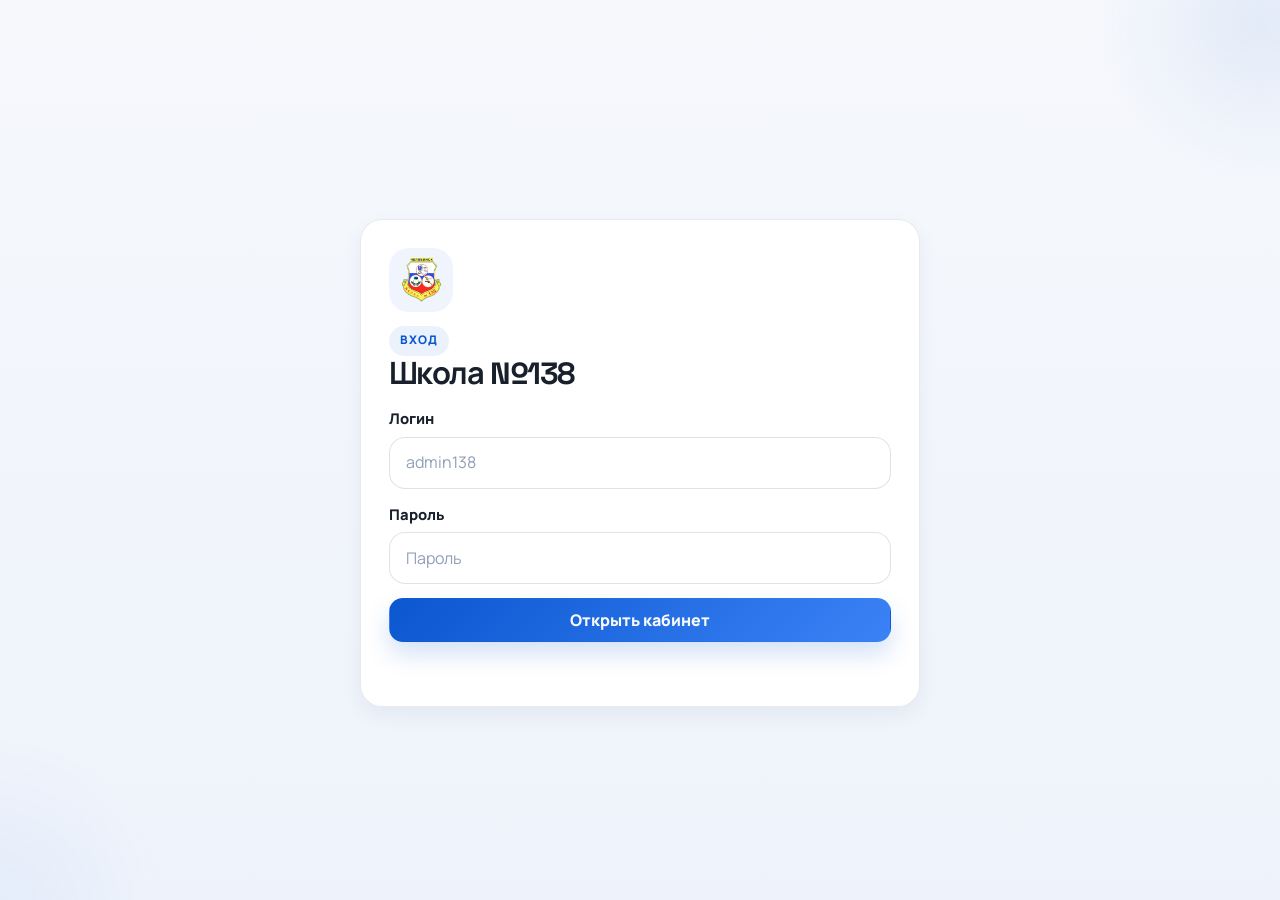
==== dashboard.html @ aebcb605 "add v1 version" ====
<!DOCTYPE html>
<html lang="ru">
<head>
    <meta charset="UTF-8">
    <meta name="viewport" content="width=device-width, initial-scale=1.0">
    <title>SchoolMind 138 - Кабинет</title>
    <link rel="preconnect" href="https://fonts.googleapis.com">
    <link rel="preconnect" href="https://fonts.gstatic.com" crossorigin>
    <link href="https://fonts.googleapis.com/css2?family=Manrope:wght@400;500;600;700;800&family=Space+Grotesk:wght@500;700&display=swap" rel="stylesheet">
    <link rel="icon" href="Логотип сайта.png?v=2" type="image/png">
    <link rel="stylesheet" href="css/style.css?v=9">
</head>
<body>
    <header class="topbar">
        <div class="topbar-inner">
            <div class="brand-lockup">
                <img class="brand-seal" src="Логотип сайта.png?v=2" alt="Логотип школы №138">
                <div class="brand-lockup-copy">
                    <div class="nav-brand">SchoolMind 138</div>
                    <div class="brand-subtitle">Школа №138, Челябинск</div>
                </div>
            </div>

            <div class="nav-user">
                <span id="user-name"></span>
                <button class="btn-logout" onclick="logout()">Выйти</button>
            </div>
        </div>
    </header>

    <main class="page-shell stack-lg">
        <section class="masthead masthead--compact surface-card surface-card--compact">
            <div class="section-header section-header--compact">
                <p class="eyebrow">Кабинет</p>
                <h1 id="page-title">Добро пожаловать</h1>
            </div>
        </section>

        <section id="student-panel" class="dashboard-panel" style="display: none;">
            <article class="panel-card panel-card--dense">
                <span class="badge">Тест</span>
                <h3>Пройти тест</h3>
                <a href="student/test.html" class="btn-primary">Начать</a>
            </article>

            <article class="panel-card panel-card--dense">
                <span class="badge">История</span>
                <h3>Результаты тестов</h3>
                <a href="student/history.html" class="btn-secondary">Открыть</a>
            </article>
        </section>

        <section id="psychologist-panel" class="dashboard-panel" style="display: none;">
            <article class="panel-card panel-card--dense">
                <span class="badge">Ученики</span>
                <h3>Доступы и выдача</h3>
                <a href="admin.html" class="btn-primary">Открыть</a>
            </article>

            <article class="panel-card panel-card--dense">
                <span class="badge">Журнал</span>
                <h3>Все результаты</h3>
                <a href="psychologist/table.html" class="btn-secondary">Открыть</a>
            </article>

            <article class="panel-card panel-card--dense">
                <span class="badge">Сводка</span>
                <h3>Статистика по школе</h3>
                <a href="psychologist/stats.html" class="btn-secondary">Открыть</a>
            </article>
        </section>
    </main>

    <script src="js/app.js?v=7"></script>
    <script>
        checkAuth();
    </script>
</body>
</html>
---- css/style.css ----
:root {
    --primary: #0b57d0;
    --primary-strong: #0842a0;
    --primary-soft: #dce8ff;
    --primary-soft-strong: #c8dcff;
    --surface: rgba(255, 255, 255, 0.96);
    --surface-soft: rgba(250, 252, 255, 0.98);
    --surface-muted: rgba(243, 247, 253, 0.98);
    --surface-strong: #ffffff;
    --line: rgba(118, 138, 171, 0.18);
    --line-strong: rgba(118, 138, 171, 0.3);
    --text: #18202c;
    --text-muted: #5a667a;
    --text-soft: #7f8aa0;
    --success: #1e8e3e;
    --success-soft: #d5f1dc;
    --warning: #b06000;
    --warning-soft: #ffe6c9;
    --danger: #c5221f;
    --danger-soft: #ffd9d5;
    --shadow-sm: 0 8px 20px rgba(25, 54, 110, 0.06);
    --shadow-md: 0 16px 36px rgba(25, 54, 110, 0.09);
    --shadow-lg: 0 24px 52px rgba(25, 54, 110, 0.12);
    --radius-xl: 28px;
    --radius-lg: 22px;
    --radius-md: 18px;
    --radius-sm: 14px;
    --radius-xs: 12px;
    --space-1: 0.25rem;
    --space-2: 0.5rem;
    --space-3: 0.75rem;
    --space-4: 1rem;
    --space-5: 1.25rem;
    --space-6: 1.5rem;
    --space-8: 2rem;
    --space-10: 2.5rem;
    --space-12: 3rem;
    --space-14: 3.5rem;
    --space-16: 4rem;
    --ease-spring: cubic-bezier(0.22, 1, 0.36, 1);
    --ease-bounce: cubic-bezier(0.34, 1.56, 0.64, 1);
    --transition: 180ms var(--ease-spring);
    --transition-slow: 280ms var(--ease-spring);
    --transition-bounce: 360ms var(--ease-bounce);
}

* {
    box-sizing: border-box;
    margin: 0;
    padding: 0;
}

html {
    scroll-behavior: smooth;
}

body {
    min-height: 100vh;
    overflow-x: hidden;
    font-family: "Manrope", "Segoe UI", sans-serif;
    color: var(--text);
    line-height: 1.6;
    background:
        linear-gradient(180deg, #f6f8fc 0%, #eef3fb 100%);
}

body::before,
body::after {
    content: "";
    position: fixed;
    inset: auto;
    pointer-events: none;
    z-index: -1;
}

body::before {
    top: -140px;
    right: -140px;
    width: 320px;
    height: 320px;
    border-radius: 50%;
    background: radial-gradient(circle, rgba(11, 87, 208, 0.08), transparent 72%);
}

body::after {
    left: -180px;
    bottom: -180px;
    width: 340px;
    height: 340px;
    border-radius: 50%;
    background: radial-gradient(circle, rgba(54, 110, 237, 0.05), transparent 74%);
}

a {
    color: inherit;
}

img {
    display: block;
    max-width: 100%;
}

button,
input,
select {
    font: inherit;
}

button {
    cursor: pointer;
}

.page-shell,
.topbar-inner,
.landing-shell {
    width: min(1200px, calc(100% - 32px));
    margin: 0 auto;
}

.page-shell {
    padding: 16px 0 28px;
    display: grid;
    gap: 12px;
}

.landing-shell {
    min-height: 100vh;
    padding: 18px 0 28px;
    display: grid;
    align-items: center;
}

.stack-lg {
    display: grid;
    gap: 16px;
}

.page-shell > *,
.landing-shell > * {
    opacity: 0;
    animation: section-enter 720ms var(--ease-spring) both;
}

.page-shell > *:nth-child(2),
.landing-shell > *:nth-child(2) {
    animation-delay: 70ms;
}

.page-shell > *:nth-child(3),
.landing-shell > *:nth-child(3) {
    animation-delay: 140ms;
}

.page-shell > *:nth-child(4),
.landing-shell > *:nth-child(4) {
    animation-delay: 210ms;
}

.surface-card,
.panel-card,
.question,
.result-box,
.history-item,
.stat-card,
.distribution-card,
.class-stat-card,
.metric-card,
.toolbar,
.filter,
.data-surface,
.access-card {
    background: var(--surface);
    border: 1px solid var(--line);
    border-radius: var(--radius-lg);
    box-shadow: var(--shadow-sm);
    backdrop-filter: blur(10px);
    transition:
        transform var(--transition-bounce),
        box-shadow var(--transition-slow),
        border-color var(--transition),
        background var(--transition),
        opacity var(--transition);
}

.surface-card,
.access-card,
.toolbar,
.filter,
.data-surface {
    padding: 22px;
}

.surface-card,
.access-card,
.data-surface {
    display: grid;
    gap: 14px;
}

.surface-card--compact {
    padding: 18px;
    gap: 10px;
}

.section-header {
    display: grid;
    gap: 8px;
}

.section-header--compact {
    gap: 3px;
}

.section-header h1,
.section-header h2,
.section-header h3,
.panel-card h3,
.summary-item p,
.metric-value,
.result-score,
.stat-number,
.nav-brand,
.hero-title {
    font-family: "Space Grotesk", "Manrope", sans-serif;
}

.section-header h1 {
    font-size: clamp(2.05rem, 3.4vw, 3.25rem);
    line-height: 0.96;
    letter-spacing: -0.06em;
}

.section-header h2 {
    font-size: clamp(1.4rem, 2.4vw, 1.95rem);
    line-height: 1;
    letter-spacing: -0.05em;
}

.section-header h3,
.panel-card h3 {
    font-size: 1.18rem;
    line-height: 1.05;
    letter-spacing: -0.04em;
}

.eyebrow {
    display: inline-flex;
    align-items: center;
    width: fit-content;
    min-height: 30px;
    padding: 0 11px;
    border-radius: 999px;
    background: rgba(11, 87, 208, 0.08);
    color: var(--primary);
    font-size: 0.74rem;
    font-weight: 800;
    letter-spacing: 0.08em;
    text-transform: uppercase;
}

.hero-lead,
.section-copy,
.intro,
.helper-text,
.meta-text,
.muted,
.panel-card p,
.summary-item span,
.image-card-body p,
.feature-list li,
.note-card p {
    color: var(--text-muted);
}

.hero-badge,
.badge {
    display: inline-flex;
    align-items: center;
    width: fit-content;
    min-height: 32px;
    padding: 0 11px;
    border-radius: 999px;
    background: var(--surface-muted);
    border: 1px solid var(--line);
    color: var(--text-muted);
    font-size: 0.78rem;
    font-weight: 700;
}

.badge-row {
    display: flex;
    flex-wrap: wrap;
    gap: 10px;
}

.btn-primary,
.btn-secondary,
.btn-logout {
    display: inline-flex;
    align-items: center;
    justify-content: center;
    gap: 10px;
    min-height: 44px;
    padding: 0 16px;
    border-radius: 14px;
    border: 1px solid transparent;
    font-weight: 800;
    text-decoration: none;
    transform: translateZ(0);
    transition:
        transform var(--transition-bounce),
        box-shadow var(--transition-slow),
        background var(--transition),
        border-color var(--transition),
        color var(--transition);
}

.btn-primary {
    background: linear-gradient(135deg, #0b57d0 0%, #3b82f6 100%);
    color: #f7fbff;
    box-shadow: 0 12px 24px rgba(11, 87, 208, 0.18);
}

.btn-primary:hover,
.btn-secondary:hover,
.btn-logout:hover {
    transform: translateY(-1px);
}

.btn-primary:hover {
    box-shadow: 0 16px 28px rgba(11, 87, 208, 0.22);
}

.btn-primary:active,
.btn-secondary:active,
.btn-logout:active {
    transform: translateY(1px) scale(0.98);
}

.btn-secondary {
    background: rgba(255, 255, 255, 0.68);
    border-color: var(--line-strong);
    color: var(--text);
}

.btn-logout {
    min-height: 42px;
    background: rgba(197, 34, 31, 0.08);
    border-color: rgba(197, 34, 31, 0.16);
    color: var(--danger);
}

.form-stack {
    display: grid;
    gap: 14px;
}

.form-group {
    display: grid;
    gap: 6px;
}

.form-group label,
.filter label {
    font-size: 0.92rem;
    font-weight: 800;
    color: var(--text);
}

.form-group input,
.form-group select,
.filter select {
    width: 100%;
    min-height: 52px;
    padding: 0 16px;
    border-radius: 16px;
    border: 1px solid rgba(118, 138, 171, 0.24);
    background: rgba(255, 255, 255, 0.72);
    color: var(--text);
    outline: none;
    transition:
        border-color var(--transition),
        box-shadow var(--transition),
        background var(--transition);
}

.form-group input::placeholder {
    color: #90a0b7;
}

.form-group input:focus,
.form-group select:focus,
.filter select:focus {
    border-color: rgba(11, 87, 208, 0.44);
    box-shadow: 0 0 0 4px rgba(11, 87, 208, 0.1);
    background: rgba(255, 255, 255, 0.96);
}

.form-stack .btn-primary {
    width: 100%;
}

.error-msg {
    min-height: 22px;
    color: var(--danger);
    font-size: 0.92rem;
    font-weight: 700;
}

.topbar {
    position: sticky;
    top: 0;
    z-index: 12;
    background: rgba(246, 248, 252, 0.92);
    backdrop-filter: blur(10px);
    border-bottom: 1px solid rgba(118, 138, 171, 0.12);
}

.topbar-inner {
    min-height: 74px;
    display: flex;
    align-items: center;
    justify-content: space-between;
    gap: 16px;
}

.brand-lockup {
    display: flex;
    align-items: center;
    gap: 12px;
}

.brand-seal {
    width: 42px;
    height: 42px;
}

.brand-lockup-copy {
    display: grid;
    gap: 2px;
}

.nav-brand {
    font-size: 1.08rem;
    font-weight: 800;
    letter-spacing: -0.04em;
}

.brand-subtitle {
    color: var(--text-soft);
    font-size: 0.82rem;
}

.nav-links,
.nav-user {
    display: flex;
    align-items: center;
    flex-wrap: wrap;
    gap: 10px;
}

.nav-links a,
.nav-user a,
.nav-user span {
    display: inline-flex;
    align-items: center;
    min-height: 42px;
    padding: 0 12px;
    border-radius: 999px;
    border: 1px solid transparent;
    color: var(--text-muted);
    text-decoration: none;
    font-weight: 700;
    transition:
        transform var(--transition-bounce),
        background var(--transition),
        border-color var(--transition),
        color var(--transition);
}

.nav-links a:hover,
.nav-user a:hover {
    transform: translateY(-1px);
    background: rgba(255, 255, 255, 0.72);
    border-color: var(--line);
    color: var(--text);
}

.nav-links a.is-active {
    background: rgba(11, 87, 208, 0.1);
    border-color: rgba(11, 87, 208, 0.14);
    color: var(--primary);
}

.nav-user span {
    background: rgba(255, 255, 255, 0.72);
    border-color: var(--line);
    color: var(--text);
    font-weight: 700;
}

.landing-stage {
    display: grid;
    grid-template-columns: minmax(0, 1.15fr) minmax(360px, 0.85fr);
    gap: 18px;
    align-items: start;
}

.landing-stage--centered {
    grid-template-columns: 1fr;
    justify-items: center;
}

.landing-hero {
    padding: clamp(28px, 4vw, 44px);
    display: grid;
    gap: 28px;
    background:
        linear-gradient(135deg, rgba(11, 87, 208, 0.12), rgba(255, 255, 255, 0.84) 44%),
        linear-gradient(180deg, rgba(255, 255, 255, 0.92), rgba(243, 247, 255, 0.94));
}

.landing-brand {
    display: flex;
    flex-wrap: wrap;
    gap: 10px;
}

.hero-title {
    font-size: clamp(3rem, 7vw, 5.8rem);
    line-height: 0.9;
    letter-spacing: -0.09em;
}

.hero-title span {
    color: var(--text);
}

.hero-title strong {
    color: var(--primary);
}

.hero-metrics {
    display: grid;
    grid-template-columns: repeat(3, minmax(0, 1fr));
    gap: 16px;
}

.metric-card {
    padding: 20px;
    display: grid;
    gap: 8px;
}

.metric-label {
    color: var(--text-soft);
    font-size: 0.82rem;
    font-weight: 800;
    letter-spacing: 0.06em;
    text-transform: uppercase;
}

.metric-value {
    font-size: clamp(1.6rem, 3vw, 2.35rem);
    line-height: 0.95;
    letter-spacing: -0.05em;
}

.landing-panels {
    display: grid;
    grid-template-columns: minmax(0, 1.1fr) minmax(300px, 0.9fr);
    gap: 20px;
}

.image-card {
    padding: 22px;
    overflow: hidden;
}

.image-frame {
    overflow: hidden;
    border-radius: 24px;
    aspect-ratio: 16 / 10;
}

.image-frame img {
    width: 100%;
    height: 100%;
    object-fit: cover;
}

.image-card-body {
    padding-top: 18px;
    display: grid;
    gap: 8px;
}

.image-card-body strong,
.feature-list strong,
.summary-item p,
.note-card strong {
    font-size: 1.08rem;
    letter-spacing: -0.03em;
}

.feature-list {
    list-style: none;
    display: grid;
    gap: 14px;
}

.feature-list li {
    padding-top: 14px;
    border-top: 1px solid rgba(118, 138, 171, 0.14);
}

.feature-list li:first-child {
    padding-top: 0;
    border-top: 0;
}

.login-panel {
    position: sticky;
    top: 96px;
    padding: 28px;
    display: grid;
    gap: 18px;
}

.login-panel--wide {
    width: min(100%, 560px);
    position: static;
    margin: 4vh auto 0;
}

.login-panel-header {
    display: grid;
    gap: 14px;
}

.login-mark {
    width: 64px;
    height: 64px;
    display: grid;
    place-items: center;
    border-radius: 20px;
    background: rgba(11, 87, 208, 0.06);
}

.login-mark .brand-seal {
    width: 46px;
    height: 46px;
}

.access-card {
    background: linear-gradient(180deg, rgba(11, 87, 208, 0.06), rgba(255, 255, 255, 0.82));
}

.masthead {
    padding: clamp(22px, 3vw, 30px);
    background:
        linear-gradient(180deg, rgba(255, 255, 255, 0.98), rgba(246, 249, 255, 0.98));
}

.masthead--compact {
    padding: 16px 18px;
}

.masthead-grid {
    display: grid;
    grid-template-columns: minmax(0, 1.18fr) minmax(280px, 0.82fr);
    gap: 14px;
    align-items: start;
}

.masthead-grid--compact {
    grid-template-columns: minmax(0, 1fr) auto;
    gap: 10px;
    align-items: center;
}

.masthead .section-header h1 {
    font-size: clamp(1.9rem, 3vw, 3rem);
}

.masthead .section-header h2 {
    font-size: clamp(1.3rem, 2.1vw, 1.75rem);
}

.masthead-side {
    display: grid;
    gap: 16px;
}

.note-card {
    padding: 20px;
    border-radius: 18px;
    background: rgba(255, 255, 255, 0.72);
    border: 1px solid rgba(118, 138, 171, 0.16);
}

.summary-strip,
.dashboard-panel,
.stats-grid,
.split-grid {
    display: grid;
    gap: 14px;
}

.summary-strip {
    grid-template-columns: repeat(auto-fit, minmax(180px, 1fr));
}

.summary-item {
    padding: 20px;
    border-radius: 22px;
    background: var(--surface-soft);
    border: 1px solid var(--line);
    box-shadow: var(--shadow-sm);
}

.summary-item span {
    display: block;
    font-size: 0.84rem;
    font-weight: 800;
    letter-spacing: 0.06em;
    text-transform: uppercase;
}

.summary-item p {
    margin-top: 10px;
    font-size: 1.08rem;
    line-height: 1.2;
}

.summary-value {
    font-size: clamp(1.55rem, 2.8vw, 2.4rem) !important;
    line-height: 0.96 !important;
    letter-spacing: -0.06em;
}

.summary-value--compact {
    font-size: 1rem !important;
    line-height: 1.3 !important;
    letter-spacing: -0.02em;
}

.section-meta {
    color: var(--text-muted);
    font-size: 0.95rem;
    line-height: 1.4;
}

.dashboard-panel {
    grid-template-columns: repeat(auto-fit, minmax(220px, 1fr));
}

.panel-card {
    padding: 20px;
    display: grid;
    gap: 12px;
    min-height: 0;
}

.panel-card--dense {
    align-content: start;
}

.panel-card .btn-primary,
.panel-card .btn-secondary {
    width: fit-content;
    margin-top: auto;
}

.split-grid {
    grid-template-columns: minmax(300px, 0.86fr) minmax(0, 1.14fr);
}

.split-grid--admin {
    gap: 14px;
    align-items: start;
}

.toolbar {
    display: flex;
    align-items: center;
    justify-content: space-between;
    gap: 16px;
}

.toolbar-actions {
    display: flex;
    flex-wrap: wrap;
    gap: 10px;
}

.toolbar-actions--top {
    justify-content: flex-end;
    align-self: start;
}

.toolbar-actions--top .btn-primary,
.toolbar-actions--top .btn-secondary {
    min-width: 0;
    width: auto;
    min-height: 40px;
    padding-inline: 14px;
}

.accounts-toolbar {
    display: flex;
    align-items: center;
    justify-content: space-between;
    gap: 10px;
}

.filter-control,
.filter-search {
    display: grid;
    gap: 8px;
}

.filter-control label,
.filter-search label {
    color: var(--text-soft);
    font-size: 0.78rem;
    font-weight: 800;
    letter-spacing: 0.06em;
    text-transform: uppercase;
}

.filter-search {
    flex: 1 1 320px;
}

.accounts-search {
    flex: 1 1 auto;
}

.accounts-search input {
    min-height: 46px;
}

.accounts-toggle {
    min-height: 46px;
    white-space: nowrap;
}

.filter {
    display: flex;
    flex-wrap: wrap;
    align-items: center;
    gap: 10px;
    padding: 16px 18px;
}

.filter select {
    max-width: 280px;
}

.filter--compact {
    padding: 14px 18px;
}

.analytics-filter {
    align-items: end;
}

.filter-badge {
    margin-left: auto;
    align-self: center;
}

.stats-layout {
    display: grid;
    grid-template-columns: repeat(2, minmax(0, 1fr));
    gap: 14px;
}

.stats-layout > .stats-grid {
    grid-column: 1 / -1;
}

.stats-grid {
    grid-template-columns: repeat(auto-fit, minmax(150px, 1fr));
}

.stat-card {
    padding: 18px;
    display: grid;
    gap: 8px;
}

.stat-card h3 {
    color: var(--text-soft);
    font-size: 0.84rem;
    letter-spacing: 0.08em;
    text-transform: uppercase;
}

.stat-number {
    font-size: clamp(1.75rem, 3.6vw, 2.6rem);
    line-height: 0.92;
    letter-spacing: -0.06em;
}

.data-surface {
    display: grid;
    gap: 14px;
    overflow: hidden;
}

.table-wrap {
    overflow-x: auto;
    border: 1px solid rgba(118, 138, 171, 0.14);
    border-radius: 18px;
    background: rgba(255, 255, 255, 0.82);
    transition:
        transform var(--transition-bounce),
        box-shadow var(--transition-slow),
        border-color var(--transition);
}

.data-table {
    width: 100%;
    min-width: 640px;
    border-collapse: collapse;
}

.data-table th,
.data-table td {
    padding: 14px 16px;
    text-align: left;
    vertical-align: top;
    border-bottom: 1px solid rgba(118, 138, 171, 0.12);
}

.data-table th {
    color: var(--text-soft);
    font-size: 0.82rem;
    font-weight: 800;
    letter-spacing: 0.08em;
    text-transform: uppercase;
    background: rgba(245, 247, 251, 0.92);
}

.data-table tbody tr:hover {
    background: rgba(11, 87, 208, 0.03);
}

.table-cell-stack,
.score-stack {
    display: grid;
    gap: 6px;
}

.table-cell-stack strong,
.score-row strong {
    font-size: 1rem;
    line-height: 1.05;
    letter-spacing: -0.03em;
}

.table-cell-meta {
    color: var(--text-muted);
    font-size: 0.84rem;
}

.score-row {
    display: flex;
    align-items: center;
    gap: 8px;
}

.score-track,
.distribution-meter,
.class-stat-bar {
    height: 8px;
    overflow: hidden;
    border-radius: 999px;
    background: rgba(118, 138, 171, 0.12);
}

.score-track-fill,
.distribution-meter-fill,
.class-stat-bar-fill {
    display: block;
    height: 100%;
    border-radius: inherit;
}

.score-track-fill.low,
.distribution-meter-fill.low,
.class-stat-bar-fill.low {
    background: linear-gradient(135deg, #34a853 0%, #8bd49b 100%);
}

.score-track-fill.medium,
.distribution-meter-fill.medium,
.class-stat-bar-fill.medium {
    background: linear-gradient(135deg, #f29900 0%, #ffd28f 100%);
}

.score-track-fill.high,
.distribution-meter-fill.high,
.class-stat-bar-fill.high {
    background: linear-gradient(135deg, #ea4335 0%, #ffb3ac 100%);
}

.history-list,
.distribution-list,
.class-stats-list,
.accounts-list {
    display: grid;
    gap: 10px;
}

.history-item {
    padding: 14px 16px;
    display: flex;
    align-items: center;
    justify-content: space-between;
    gap: 12px;
}

.history-main,
.account-meta {
    display: grid;
    gap: 4px;
}

.history-date {
    color: var(--text-soft);
    font-size: 0.92rem;
}

.history-score,
.account-name {
    font-size: 1.06rem;
    font-weight: 800;
}

.account-item {
    display: grid;
    grid-template-columns: minmax(0, 1fr) auto auto;
    align-items: center;
    gap: 10px;
}

.account-cred {
    padding: 8px 12px;
    border-radius: 12px;
    background: var(--surface-muted);
    border: 1px solid rgba(118, 138, 171, 0.14);
    white-space: normal;
    overflow-wrap: anywhere;
    transition:
        transform var(--transition-bounce),
        background var(--transition),
        border-color var(--transition),
        box-shadow var(--transition-slow);
}

.accounts-list .history-item,
.accounts-list .account-item {
    padding: 12px 14px;
    border-radius: 16px;
}

.distribution-card,
.class-stat-card {
    padding: 16px;
    display: grid;
    gap: 6px;
}

.distribution-card-top,
.class-stat-top {
    display: flex;
    align-items: center;
    justify-content: space-between;
    gap: 12px;
    flex-wrap: wrap;
}

.distribution-card strong,
.class-stat-card strong {
    font-size: 1.2rem;
    line-height: 1.05;
    letter-spacing: -0.04em;
}

.questionnaire {
    display: grid;
    gap: 14px;
}

.questionnaire > .btn-primary {
    width: 100%;
}

.question {
    padding: 18px;
    display: grid;
    gap: 14px;
}

.question-head {
    display: grid;
    gap: 8px;
}

.question-index {
    display: inline-flex;
    align-items: center;
    justify-content: center;
    width: 40px;
    height: 40px;
    border-radius: 14px;
    background: rgba(11, 87, 208, 0.1);
    color: var(--primary);
    font-family: "Space Grotesk", "Manrope", sans-serif;
    font-size: 0.92rem;
    font-weight: 800;
    letter-spacing: -0.03em;
}

.question p {
    font-size: 1rem;
    font-weight: 700;
    color: var(--text);
}

.options {
    display: grid;
    grid-template-columns: repeat(6, minmax(0, 1fr));
    gap: 10px;
}

.options label {
    position: relative;
    display: flex;
    align-items: center;
    justify-content: center;
    min-height: 50px;
    padding: 10px 12px;
    border-radius: 16px;
    border: 1px solid rgba(118, 138, 171, 0.2);
    background: rgba(255, 255, 255, 0.72);
    color: var(--text-muted);
    font-weight: 800;
    text-align: center;
    transition:
        transform var(--transition-bounce),
        border-color var(--transition),
        background var(--transition),
        color var(--transition),
        box-shadow var(--transition-slow);
}

.options label:hover {
    transform: translateY(-2px) scale(1.01);
    border-color: rgba(11, 87, 208, 0.22);
    background: rgba(242, 247, 255, 0.88);
}

.options input[type="radio"] {
    position: absolute;
    inset: 0;
    opacity: 0;
    cursor: pointer;
}

.options label:has(input:checked) {
    border-color: rgba(11, 87, 208, 0.24);
    background: var(--primary-soft);
    color: var(--primary);
    box-shadow: 0 12px 24px rgba(11, 87, 208, 0.12);
}

.result-box {
    padding: 24px;
    display: grid;
    gap: 12px;
    width: min(100%, 960px);
    justify-self: center;
}

.result-score {
    font-size: clamp(2.1rem, 5vw, 3.4rem);
    line-height: 0.92;
    letter-spacing: -0.07em;
}

.level-badge,
.result-level {
    display: inline-flex;
    align-items: center;
    justify-content: center;
    width: fit-content;
    min-height: 36px;
    padding: 0 14px;
    border-radius: 999px;
    font-size: 0.84rem;
    font-weight: 800;
}

.level-badge.low,
.result-level.low {
    background: var(--success-soft);
    color: var(--success);
}

.level-badge.medium,
.result-level.medium {
    background: var(--warning-soft);
    color: var(--warning);
}

.level-badge.high,
.result-level.high {
    background: var(--danger-soft);
    color: var(--danger);
}

.empty-state {
    padding: 24px 18px;
    border-radius: 18px;
    border: 1px dashed rgba(118, 138, 171, 0.3);
    background: rgba(244, 247, 253, 0.86);
    color: var(--text-muted);
    text-align: center;
}

.page-tags {
    align-self: center;
}

.page-tags--align-end {
    justify-content: flex-end;
}

.test-stage {
    position: relative;
    min-height: 620px;
}

.test-stage.is-complete {
    display: none;
    min-height: 0;
}

.test-book,
.test-wizard {
    transition:
        opacity var(--transition-slow),
        transform var(--transition-bounce),
        filter var(--transition);
}

.test-book {
    position: absolute;
    inset: 0;
    display: grid;
    place-items: center;
    perspective: 1800px;
    pointer-events: none;
    z-index: 3;
}

.test-book.is-finished {
    opacity: 0;
    transform: scale(0.98);
}

.test-book-page {
    position: absolute;
    width: min(100%, 760px);
    min-height: 560px;
    padding: 30px;
    display: grid;
    align-content: space-between;
    gap: 18px;
    border-radius: 34px;
    border: 1px solid rgba(118, 138, 171, 0.18);
    background:
        linear-gradient(180deg, rgba(255, 255, 255, 0.96), rgba(241, 246, 255, 0.94)),
        radial-gradient(circle at top right, rgba(11, 87, 208, 0.12), transparent 36%);
    box-shadow: var(--shadow-lg);
    transform-origin: left center;
    backface-visibility: hidden;
    transform:
        translateY(calc(var(--page-stack) * 2px))
        translateX(calc(var(--page-stack) * -2px))
        rotate(calc(var(--page-stack) * -0.45deg));
}

.test-book-index {
    font-family: "Space Grotesk", "Manrope", sans-serif;
    font-size: clamp(3rem, 6vw, 5rem);
    line-height: 0.9;
    letter-spacing: -0.08em;
    color: rgba(11, 87, 208, 0.78);
}

.test-book-page p {
    max-width: 520px;
    font-family: "Space Grotesk", "Manrope", sans-serif;
    font-size: clamp(1.5rem, 3vw, 2.35rem);
    line-height: 1;
    letter-spacing: -0.05em;
    color: var(--text);
}

.test-book.is-playing .test-book-page:not(.is-base) {
    animation: book-page-turn 680ms var(--ease-spring) both;
    animation-delay: calc(var(--page-delay) * 85ms);
}

.test-book.is-playing .test-book-page.is-base {
    animation: book-page-settle 820ms var(--ease-bounce) both;
    animation-delay: calc(var(--page-delay) * 85ms + 120ms);
}

.test-stage.is-intro-active .test-wizard {
    opacity: 0;
    transform: translateY(24px) scale(0.985);
    filter: blur(10px);
    pointer-events: none;
}

.test-stage.is-ready .test-wizard,
.test-stage.is-complete .test-wizard {
    opacity: 1;
    transform: none;
    filter: none;
}

.test-wizard {
    position: relative;
    z-index: 4;
}

.test-wizard-frame {
    min-height: 560px;
    padding: 24px;
    display: grid;
    gap: 18px;
}

.test-wizard-top {
    display: grid;
    grid-template-columns: auto minmax(0, 1fr) auto;
    align-items: center;
    gap: 16px;
}

.test-back.is-hidden {
    visibility: hidden;
    pointer-events: none;
}

.test-progress-block {
    display: grid;
    gap: 10px;
}

.test-progress-copy {
    display: flex;
    align-items: center;
    justify-content: space-between;
    flex-wrap: wrap;
    gap: 10px;
}

.test-progress-track {
    height: 10px;
    overflow: hidden;
    border-radius: 999px;
    background: rgba(118, 138, 171, 0.12);
}

#test-progress-fill {
    display: block;
    width: 0;
    height: 100%;
    border-radius: inherit;
    background: linear-gradient(135deg, #0b57d0 0%, #4f8dff 100%);
    box-shadow: 0 10px 18px rgba(11, 87, 208, 0.22);
    transition: width var(--transition-bounce);
}

.test-card {
    display: grid;
    gap: 18px;
    min-height: 360px;
    align-content: start;
}

.test-card-head {
    display: grid;
    grid-template-columns: auto minmax(0, 1fr);
    gap: 16px;
    align-items: start;
}

.test-card-copy {
    display: grid;
    gap: 8px;
}

.test-card-kicker {
    color: var(--text-soft);
    font-size: 0.8rem;
    font-weight: 800;
    letter-spacing: 0.08em;
    text-transform: uppercase;
}

.test-card-title {
    font-family: "Space Grotesk", "Manrope", sans-serif;
    font-size: clamp(1.75rem, 3vw, 2.6rem);
    line-height: 1;
    letter-spacing: -0.05em;
}

.test-scale-shell {
    display: grid;
    gap: 12px;
}

.test-scale-meta {
    display: flex;
    align-items: center;
    justify-content: space-between;
    gap: 12px;
    color: var(--text-soft);
    font-size: 0.74rem;
    font-weight: 800;
    letter-spacing: 0.08em;
    text-transform: uppercase;
}

.test-answer-grid {
    position: relative;
    display: grid;
    grid-template-columns: repeat(6, minmax(0, 1fr));
    gap: 10px;
    align-items: stretch;
}

.test-answer-grid::before {
    content: "";
    position: absolute;
    top: 50%;
    left: 30px;
    right: 30px;
    height: 2px;
    border-radius: 999px;
    background: linear-gradient(90deg, rgba(11, 87, 208, 0.16), rgba(79, 141, 255, 0.45));
    transform: translateY(-50%);
    z-index: 0;
}

.test-answer {
    position: relative;
    z-index: 1;
    min-height: 112px;
    padding: 12px 10px 14px;
    display: grid;
    justify-items: center;
    align-content: start;
    gap: 8px;
    border-radius: 20px;
    border: 1px solid rgba(118, 138, 171, 0.18);
    background: linear-gradient(180deg, rgba(255, 255, 255, 0.88), rgba(244, 247, 253, 0.76));
    color: var(--text);
    text-align: center;
    transition:
        transform var(--transition-bounce),
        box-shadow var(--transition-slow),
        border-color var(--transition),
        background var(--transition),
        color var(--transition);
}

.test-answer::before {
    content: "";
    width: 12px;
    height: 12px;
    border-radius: 999px;
    margin-top: 2px;
    background: rgba(11, 87, 208, 0.14);
    box-shadow: 0 0 0 0 rgba(11, 87, 208, 0.12);
    transition:
        transform var(--transition-bounce),
        background var(--transition),
        box-shadow var(--transition);
}

.test-answer[data-tone="low"]::before {
    background: rgba(11, 87, 208, 0.16);
}

.test-answer[data-tone="mid"]::before {
    background: rgba(68, 117, 212, 0.22);
}

.test-answer[data-tone="high"]::before {
    background: rgba(11, 87, 208, 0.3);
}

.test-answer:hover {
    transform: translateY(-2px);
    border-color: rgba(11, 87, 208, 0.22);
    box-shadow: var(--shadow-sm);
}

.test-answer:focus-visible {
    outline: none;
    border-color: rgba(11, 87, 208, 0.34);
    box-shadow: 0 0 0 4px rgba(11, 87, 208, 0.12);
}

.test-answer.is-selected {
    background: linear-gradient(180deg, rgba(220, 232, 255, 0.94), rgba(239, 245, 255, 0.92));
    border-color: rgba(11, 87, 208, 0.28);
    color: var(--primary);
    box-shadow: 0 10px 20px rgba(11, 87, 208, 0.12);
}

.test-answer.is-selected::before {
    transform: scale(1.2);
    background: rgba(11, 87, 208, 0.92);
    box-shadow: 0 0 0 8px rgba(11, 87, 208, 0.12);
}

.test-answer.is-picked {
    transform: translateX(8px) scale(0.99);
}

.test-answer-value {
    font-family: "Space Grotesk", "Manrope", sans-serif;
    margin-top: 6px;
    font-size: 1.9rem;
    font-weight: 800;
    line-height: 0.95;
    letter-spacing: -0.05em;
}

.test-answer-caption {
    color: var(--text-muted);
    font-size: 0.78rem;
    font-weight: 700;
    line-height: 1.15;
}

.test-answer.is-selected .test-answer-caption {
    color: var(--primary-strong);
}

.test-card-helper {
    margin-top: auto;
    color: var(--text-muted);
}

.test-card.is-exit-forward {
    animation: test-card-exit-forward 180ms ease both;
}

.test-card.is-enter-forward {
    animation: test-card-enter-forward 320ms var(--ease-bounce) both;
}

.test-card.is-exit-back {
    animation: test-card-exit-back 180ms ease both;
}

.test-card.is-enter-back {
    animation: test-card-enter-back 320ms var(--ease-bounce) both;
}

.inline-feedback {
    display: grid;
    gap: 10px;
    padding: 14px 16px;
    border-radius: 18px;
    border: 1px solid rgba(118, 138, 171, 0.18);
    background: rgba(244, 247, 253, 0.9);
    animation: item-enter 560ms var(--ease-spring) both;
}

.inline-feedback[hidden] {
    display: none !important;
}

.inline-feedback.success {
    background: rgba(213, 241, 220, 0.82);
    border-color: rgba(30, 142, 62, 0.16);
}

.inline-feedback.error {
    background: rgba(255, 217, 213, 0.82);
    border-color: rgba(197, 34, 31, 0.16);
}

.inline-feedback-copy {
    display: grid;
    gap: 4px;
}

.inline-feedback-title {
    font-size: 1rem;
    font-weight: 800;
    letter-spacing: -0.03em;
}

.inline-feedback-text {
    color: var(--text-muted);
}

.inline-feedback-creds {
    display: flex;
    flex-wrap: wrap;
    gap: 8px;
}

.app-toast-stack {
    position: fixed;
    right: 16px;
    bottom: 16px;
    z-index: 40;
    display: grid;
    gap: 8px;
}

.app-toast {
    min-width: 220px;
    max-width: 320px;
    padding: 12px 14px;
    border-radius: 14px;
    border: 1px solid var(--line);
    background: rgba(255, 255, 255, 0.96);
    box-shadow: var(--shadow-md);
    color: var(--text);
    animation: item-enter 240ms var(--ease-spring) both;
}

.app-toast--success {
    border-color: rgba(30, 142, 62, 0.18);
    background: rgba(240, 250, 243, 0.98);
}

.app-toast--warning {
    border-color: rgba(176, 96, 0, 0.18);
    background: rgba(255, 247, 237, 0.98);
}

.app-toast.is-leaving {
    opacity: 0;
    transform: translateY(8px);
}

.history-item,
.account-item,
.distribution-card,
.class-stat-card,
.stat-card,
.question,
.result-box,
.empty-state,
.data-table tbody tr {
    animation: item-enter 560ms var(--ease-spring) both;
}

.panel-card:hover,
.question:hover,
.history-item:hover,
.account-item:hover,
.stat-card:hover,
.distribution-card:hover,
.class-stat-card:hover,
.table-wrap:hover {
    transform: translateY(-2px);
    box-shadow: var(--shadow-md);
}

.history-item:hover .account-cred,
.account-item:hover .account-cred {
    transform: translateY(-1px);
    box-shadow: var(--shadow-sm);
}

@keyframes section-enter {
    0% {
        opacity: 0;
        transform: translateY(26px) scale(0.985);
    }

    65% {
        opacity: 1;
        transform: translateY(-3px) scale(1.004);
    }

    100% {
        opacity: 1;
        transform: translateY(0) scale(1);
    }
}

@keyframes item-enter {
    0% {
        opacity: 0;
        transform: translateY(18px) scale(0.98);
    }

    70% {
        opacity: 1;
        transform: translateY(-2px) scale(1.003);
    }

    100% {
        opacity: 1;
        transform: translateY(0) scale(1);
    }
}

@keyframes book-page-turn {
    0% {
        opacity: 1;
        transform:
            translateY(calc(var(--page-stack) * 2px))
            translateX(calc(var(--page-stack) * -2px))
            rotate(calc(var(--page-stack) * -0.45deg))
            rotateY(0deg);
    }

    55% {
        opacity: 1;
        transform:
            translateY(calc(var(--page-stack) * 1px - 6px))
            translateX(6px)
            rotate(0deg)
            rotateY(-82deg);
    }

    100% {
        opacity: 0;
        transform:
            translateY(-12px)
            translateX(48px)
            rotate(2deg)
            rotateY(-118deg);
    }
}

@keyframes book-page-settle {
    0% {
        opacity: 0.6;
        transform: translateY(8px) scale(0.985);
    }

    60% {
        opacity: 1;
        transform: translateY(-4px) scale(1.01);
    }

    100% {
        opacity: 1;
        transform: none;
    }
}

@keyframes test-card-exit-forward {
    from {
        opacity: 1;
        transform: translateX(0) scale(1);
    }

    to {
        opacity: 0;
        transform: translateX(-44px) scale(0.96);
    }
}

@keyframes test-card-enter-forward {
    from {
        opacity: 0;
        transform: translateX(52px) scale(0.97);
    }

    to {
        opacity: 1;
        transform: translateX(0) scale(1);
    }
}

@keyframes test-card-exit-back {
    from {
        opacity: 1;
        transform: translateX(0) scale(1);
    }

    to {
        opacity: 0;
        transform: translateX(44px) scale(0.96);
    }
}

@keyframes test-card-enter-back {
    from {
        opacity: 0;
        transform: translateX(-52px) scale(0.97);
    }

    to {
        opacity: 1;
        transform: translateX(0) scale(1);
    }
}

.legend-grid {
    display: grid;
    grid-template-columns: repeat(3, minmax(0, 1fr));
    gap: 12px;
}

.legend-item {
    padding: 18px;
    border-radius: 20px;
    background: rgba(255, 255, 255, 0.72);
    border: 1px solid rgba(118, 138, 171, 0.16);
}

.legend-item strong {
    display: block;
    margin-bottom: 6px;
    letter-spacing: -0.02em;
}

.sr-only {
    position: absolute;
    width: 1px;
    height: 1px;
    padding: 0;
    margin: -1px;
    overflow: hidden;
    clip: rect(0, 0, 0, 0);
    white-space: nowrap;
    border: 0;
}

@media (max-width: 1080px) {
    .landing-stage,
    .masthead-grid,
    .split-grid {
        grid-template-columns: 1fr;
    }

    .stats-layout {
        grid-template-columns: 1fr;
    }

    .login-panel {
        position: static;
    }

    .landing-panels {
        grid-template-columns: 1fr;
    }

    .hero-metrics {
        grid-template-columns: repeat(2, minmax(0, 1fr));
    }

    .test-wizard-top {
        grid-template-columns: 1fr;
        align-items: stretch;
    }

    .test-book-page {
        width: 100%;
    }
}

@media (max-width: 820px) {
    .page-shell,
    .topbar-inner,
    .landing-shell {
        width: min(100%, calc(100% - 24px));
    }

    .topbar-inner {
        padding: 14px 0;
        min-height: auto;
        align-items: flex-start;
        flex-direction: column;
    }

    .nav-links,
    .nav-user {
        width: 100%;
    }

    .toolbar,
    .filter {
        flex-direction: column;
        align-items: flex-start;
    }

    .toolbar-actions {
        width: 100%;
    }

    .toolbar-actions--top {
        justify-content: flex-start;
    }

    .page-tags--align-end {
        justify-content: flex-start;
    }

    .toolbar-actions .btn-primary,
    .toolbar-actions .btn-secondary {
        flex: 1 1 220px;
    }

    .accounts-toolbar {
        flex-direction: column;
        align-items: stretch;
    }

    .analytics-filter {
        align-items: stretch;
    }

    .filter-badge {
        margin-left: 0;
        justify-self: start;
    }

    .summary-strip,
    .dashboard-panel,
    .stats-grid {
        grid-template-columns: 1fr;
    }

    .legend-grid {
        grid-template-columns: 1fr;
    }

    .options {
        grid-template-columns: repeat(3, minmax(0, 1fr));
    }

    .account-item {
        grid-template-columns: 1fr;
        justify-items: start;
    }

    .test-answer-grid {
        grid-template-columns: repeat(3, minmax(0, 1fr));
    }

    .test-answer-grid::before {
        display: none;
    }
}

@media (max-width: 640px) {
    .page-shell {
        padding: 18px 0 32px;
        gap: 14px;
    }

    .surface-card,
    .access-card,
    .toolbar,
    .filter,
    .data-surface,
    .landing-hero,
    .login-panel,
    .masthead,
    .panel-card,
    .question,
    .result-box,
    .stat-card,
    .history-item,
    .distribution-card,
    .class-stat-card,
    .metric-card {
        padding: 18px;
        border-radius: 24px;
    }

    .hero-metrics {
        grid-template-columns: 1fr;
    }

    .options {
        grid-template-columns: repeat(2, minmax(0, 1fr));
    }

    .history-item {
        align-items: flex-start;
        flex-direction: column;
    }

    .nav-links a,
    .nav-user a,
    .nav-user span {
        min-height: 40px;
    }

    .test-wizard-frame,
    .test-book-page {
        min-height: 0;
        padding: 22px;
        border-radius: 28px;
    }

    .test-answer {
        min-height: 92px;
    }

    .test-answer-grid {
        grid-template-columns: repeat(2, minmax(0, 1fr));
    }
}

@media (prefers-reduced-motion: reduce) {
    html {
        scroll-behavior: auto;
    }

    .page-shell > *,
    .landing-shell > * {
        opacity: 1 !important;
    }

    *,
    *::before,
    *::after {
        animation: none !important;
        transition: none !important;
        transform: none !important;
    }
}

@media (max-width: 480px) {
    .page-shell,
    .topbar-inner,
    .landing-shell {
        width: min(100%, calc(100% - 20px));
    }

    .section-header h1 {
        font-size: 2rem;
    }

    .hero-title {
        font-size: 2.8rem;
    }

    .options {
        grid-template-columns: 1fr;
    }

    .test-answer-grid {
        grid-template-columns: 1fr;
    }

    .test-scale-meta {
        flex-direction: column;
        align-items: flex-start;
    }

    .test-card-head {
        grid-template-columns: 1fr;
    }

    .test-book-page p,
    .test-card-title {
        font-size: 1.5rem;
    }
}
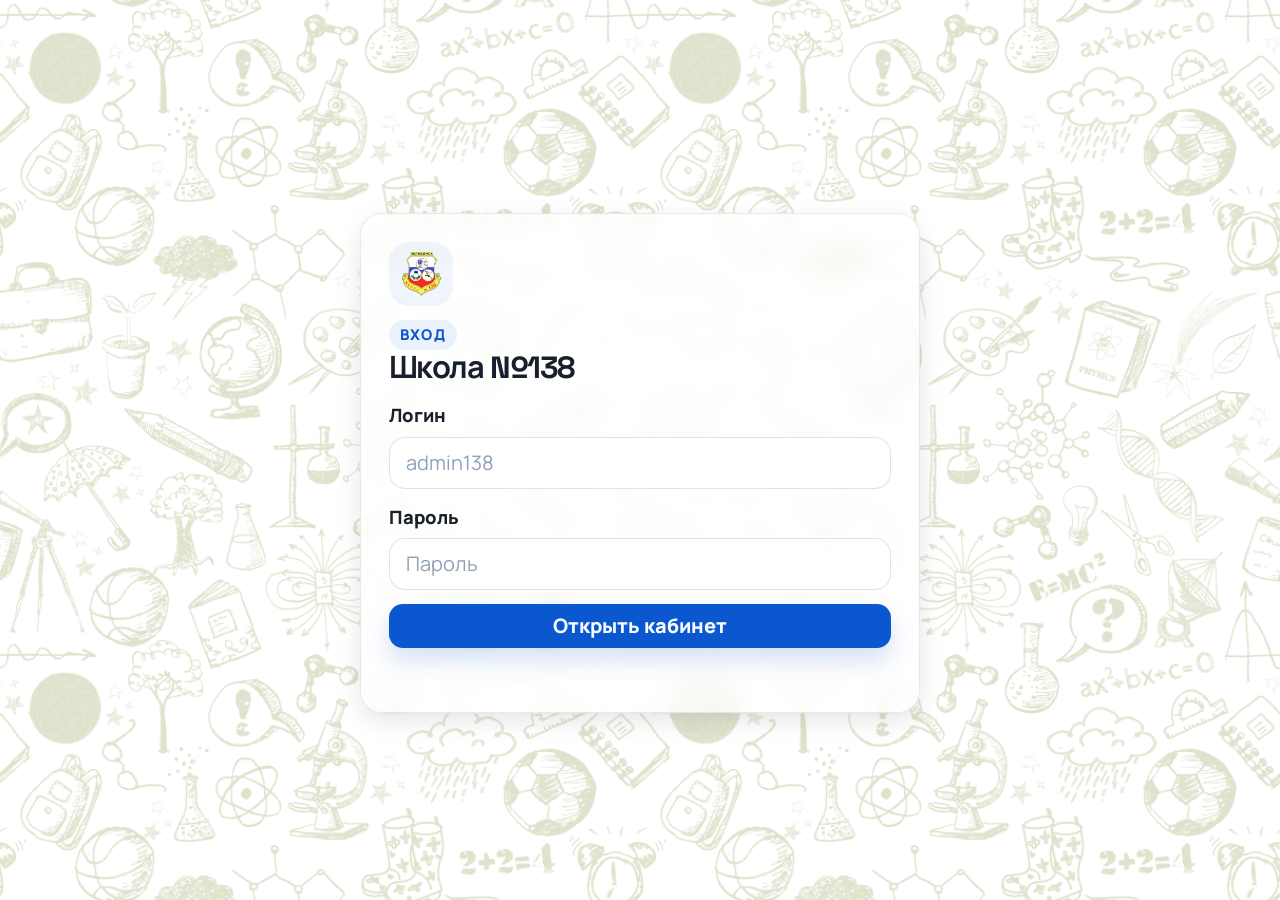
==== commit aad69ee4: "переместил картинку в папку" ====
--- a/dashboard.html
+++ b/dashboard.html
@@ -59,14 +59,8 @@
 
             <article class="panel-card panel-card--dense">
                 <span class="badge">Журнал</span>
-                <h3>Все результаты</h3>
+                <h3>Все результаты и статистика</h3>
                 <a href="psychologist/table.html" class="btn-secondary">Открыть</a>
-            </article>
-
-            <article class="panel-card panel-card--dense">
-                <span class="badge">Сводка</span>
-                <h3>Статистика по школе</h3>
-                <a href="psychologist/stats.html" class="btn-secondary">Открыть</a>
             </article>
         </section>
     </main>
--- a/css/style.css
+++ b/css/style.css
@@ -3,9 +3,9 @@
     --primary-strong: #0842a0;
     --primary-soft: #dce8ff;
     --primary-soft-strong: #c8dcff;
-    --surface: rgba(255, 255, 255, 0.96);
-    --surface-soft: rgba(250, 252, 255, 0.98);
-    --surface-muted: rgba(243, 247, 253, 0.98);
+    --surface: rgba(255, 255, 255, 0.78);
+    --surface-soft: rgba(250, 252, 255, 0.82);
+    --surface-muted: rgba(243, 247, 253, 0.82);
     --surface-strong: #ffffff;
     --line: rgba(118, 138, 171, 0.18);
     --line-strong: rgba(118, 138, 171, 0.3);
@@ -18,9 +18,9 @@
     --warning-soft: #ffe6c9;
     --danger: #c5221f;
     --danger-soft: #ffd9d5;
-    --shadow-sm: 0 8px 20px rgba(25, 54, 110, 0.06);
-    --shadow-md: 0 16px 36px rgba(25, 54, 110, 0.09);
-    --shadow-lg: 0 24px 52px rgba(25, 54, 110, 0.12);
+    --shadow-sm: 0 8px 24px rgba(0, 0, 0, 0.1);
+    --shadow-md: 0 16px 40px rgba(0, 0, 0, 0.14);
+    --shadow-lg: 0 24px 56px rgba(0, 0, 0, 0.18);
     --radius-xl: 28px;
     --radius-lg: 22px;
     --radius-md: 18px;
@@ -52,6 +52,7 @@
 
 html {
     scroll-behavior: smooth;
+    font-size: 20px;
 }
 
 body {
@@ -60,35 +61,12 @@
     font-family: "Manrope", "Segoe UI", sans-serif;
     color: var(--text);
     line-height: 1.6;
-    background:
-        linear-gradient(180deg, #f6f8fc 0%, #eef3fb 100%);
+    background: url('../images/fon-sayta.jpg') fixed center/50%;
 }
 
 body::before,
 body::after {
-    content: "";
-    position: fixed;
-    inset: auto;
-    pointer-events: none;
-    z-index: -1;
-}
-
-body::before {
-    top: -140px;
-    right: -140px;
-    width: 320px;
-    height: 320px;
-    border-radius: 50%;
-    background: radial-gradient(circle, rgba(11, 87, 208, 0.08), transparent 72%);
-}
-
-body::after {
-    left: -180px;
-    bottom: -180px;
-    width: 340px;
-    height: 340px;
-    border-radius: 50%;
-    background: radial-gradient(circle, rgba(54, 110, 237, 0.05), transparent 74%);
+    display: none;
 }
 
 a {
@@ -316,7 +294,7 @@
 }
 
 .btn-primary {
-    background: linear-gradient(135deg, #0b57d0 0%, #3b82f6 100%);
+    background: #0b57d0;
     color: #f7fbff;
     box-shadow: 0 12px 24px rgba(11, 87, 208, 0.18);
 }
@@ -411,8 +389,8 @@
     position: sticky;
     top: 0;
     z-index: 12;
-    background: rgba(246, 248, 252, 0.92);
-    backdrop-filter: blur(10px);
+    background: rgba(255, 255, 255, 0.55);
+    backdrop-filter: blur(16px);
     border-bottom: 1px solid rgba(118, 138, 171, 0.12);
 }
 
@@ -515,9 +493,7 @@
     padding: clamp(28px, 4vw, 44px);
     display: grid;
     gap: 28px;
-    background:
-        linear-gradient(135deg, rgba(11, 87, 208, 0.12), rgba(255, 255, 255, 0.84) 44%),
-        linear-gradient(180deg, rgba(255, 255, 255, 0.92), rgba(243, 247, 255, 0.94));
+    background: rgba(255, 255, 255, 0.72);
 }
 
 .landing-brand {
@@ -653,13 +629,12 @@
 }
 
 .access-card {
-    background: linear-gradient(180deg, rgba(11, 87, 208, 0.06), rgba(255, 255, 255, 0.82));
+    background: rgba(11, 87, 208, 0.04);
 }
 
 .masthead {
     padding: clamp(22px, 3vw, 30px);
-    background:
-        linear-gradient(180deg, rgba(255, 255, 255, 0.98), rgba(246, 249, 255, 0.98));
+    background: rgba(255, 255, 255, 0.72);
 }
 
 .masthead--compact {
@@ -992,19 +967,19 @@
 .score-track-fill.low,
 .distribution-meter-fill.low,
 .class-stat-bar-fill.low {
-    background: linear-gradient(135deg, #34a853 0%, #8bd49b 100%);
+    background: #34a853;
 }
 
 .score-track-fill.medium,
 .distribution-meter-fill.medium,
 .class-stat-bar-fill.medium {
-    background: linear-gradient(135deg, #f29900 0%, #ffd28f 100%);
+    background: #f29900;
 }
 
 .score-track-fill.high,
 .distribution-meter-fill.high,
 .class-stat-bar-fill.high {
-    background: linear-gradient(135deg, #ea4335 0%, #ffb3ac 100%);
+    background: #ea4335;
 }
 
 .history-list,
@@ -1283,9 +1258,7 @@
     gap: 18px;
     border-radius: 34px;
     border: 1px solid rgba(118, 138, 171, 0.18);
-    background:
-        linear-gradient(180deg, rgba(255, 255, 255, 0.96), rgba(241, 246, 255, 0.94)),
-        radial-gradient(circle at top right, rgba(11, 87, 208, 0.12), transparent 36%);
+    background: #ffffff;
     box-shadow: var(--shadow-lg);
     transform-origin: left center;
     backface-visibility: hidden;
@@ -1385,7 +1358,7 @@
     width: 0;
     height: 100%;
     border-radius: inherit;
-    background: linear-gradient(135deg, #0b57d0 0%, #4f8dff 100%);
+    background: #0b57d0;
     box-shadow: 0 10px 18px rgba(11, 87, 208, 0.22);
     transition: width var(--transition-bounce);
 }
@@ -1449,19 +1422,6 @@
     align-items: stretch;
 }
 
-.test-answer-grid::before {
-    content: "";
-    position: absolute;
-    top: 50%;
-    left: 30px;
-    right: 30px;
-    height: 2px;
-    border-radius: 999px;
-    background: linear-gradient(90deg, rgba(11, 87, 208, 0.16), rgba(79, 141, 255, 0.45));
-    transform: translateY(-50%);
-    z-index: 0;
-}
-
 .test-answer {
     position: relative;
     z-index: 1;
@@ -1473,7 +1433,7 @@
     gap: 8px;
     border-radius: 20px;
     border: 1px solid rgba(118, 138, 171, 0.18);
-    background: linear-gradient(180deg, rgba(255, 255, 255, 0.88), rgba(244, 247, 253, 0.76));
+    background: rgba(255, 255, 255, 0.88);
     color: var(--text);
     text-align: center;
     transition:
@@ -1523,7 +1483,7 @@
 }
 
 .test-answer.is-selected {
-    background: linear-gradient(180deg, rgba(220, 232, 255, 0.94), rgba(239, 245, 255, 0.92));
+    background: rgba(220, 232, 255, 0.94);
     border-color: rgba(11, 87, 208, 0.28);
     color: var(--primary);
     box-shadow: 0 10px 20px rgba(11, 87, 208, 0.12);
